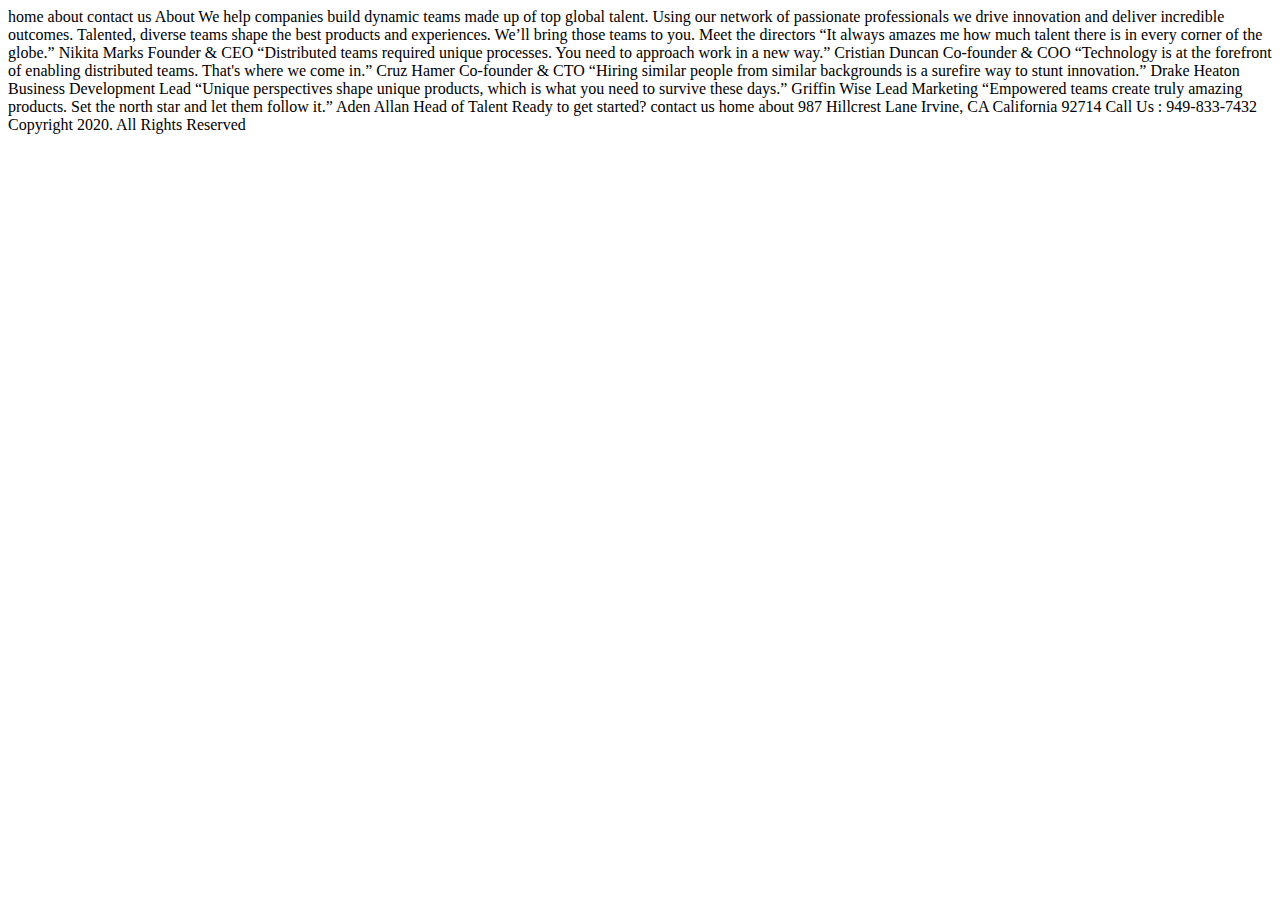
==== about.html @ 89c4dde7 "Initial commit" ====
<!DOCTYPE html>
<html lang="en">
<head>
  <meta charset="UTF-8">
  <meta name="viewport" content="width=device-width, initial-scale=1.0">

  <link rel="icon" type="image/png" sizes="32x32" href="./images/favicon-32x32.png">
  
  <title>Frontend Mentor | myteam website challenge - About</title>
</head>
<body>

  home
  about

  contact us



  About

  We help companies build dynamic teams made up of top global talent. 
  Using our network of passionate professionals we drive innovation 
  and deliver incredible outcomes. Talented, diverse teams shape the 
  best products and experiences. We’ll bring those teams to you.



  Meet the directors

  “It always amazes me how much talent there is in every corner of the globe.”
  Nikita Marks
  Founder & CEO

  “Distributed teams required unique processes. You need to approach work in a new way.”
  Cristian Duncan
  Co-founder & COO

  “Technology is at the forefront of enabling distributed teams. That's where we come in.”
  Cruz Hamer
  Co-founder & CTO

  “Hiring similar people from similar backgrounds is a surefire way to stunt innovation.”
  Drake Heaton
  Business Development Lead

  “Unique perspectives shape unique products, which is what you need to survive these days.”
  Griffin Wise
  Lead Marketing

  “Empowered teams create truly amazing products. Set the north star and let them follow it.”
  Aden Allan
  Head of Talent



  Ready to get started?

  contact us



  home
  about

  987  Hillcrest Lane
  Irvine, CA
  California 92714
  Call Us : 949-833-7432

  Copyright 2020. All Rights Reserved
  
</body>
</html>
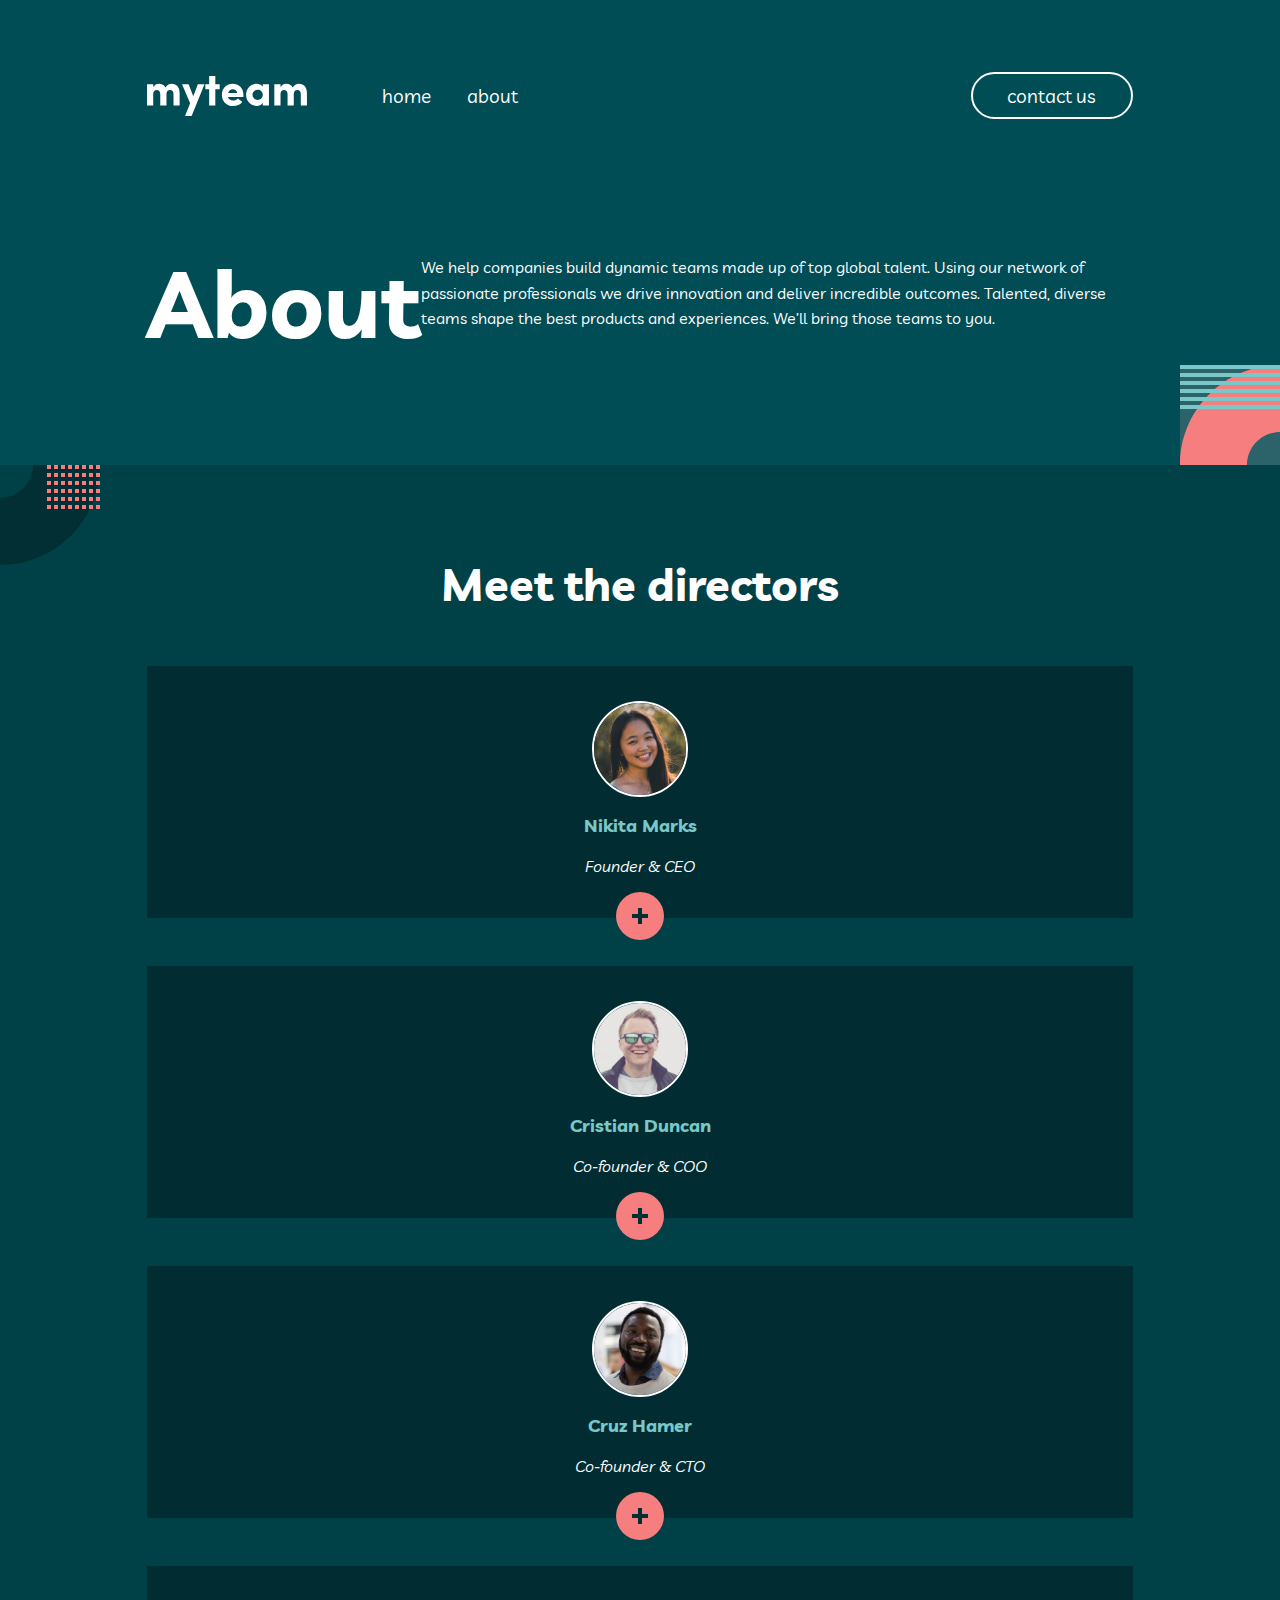
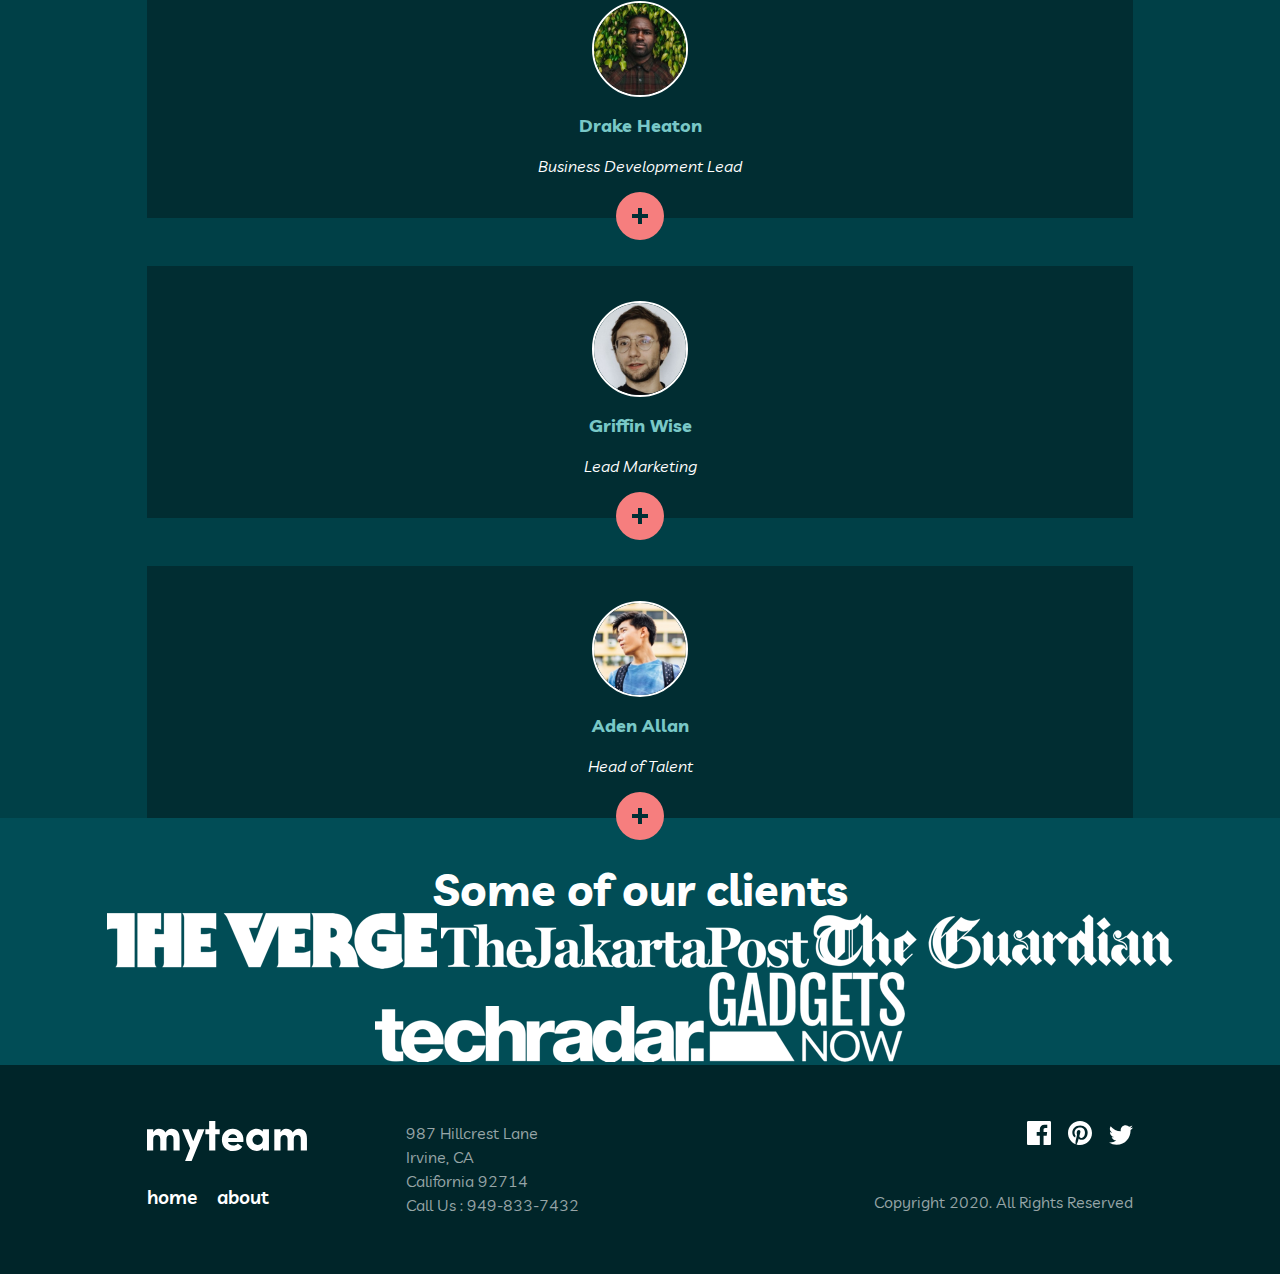
==== commit 22e446a3: "About page, Intro & Directors" ====
--- a/about.html
+++ b/about.html
@@ -3,72 +3,222 @@
 <head>
   <meta charset="UTF-8">
   <meta name="viewport" content="width=device-width, initial-scale=1.0">
-
+  <link href="css/style.css" rel="stylesheet" />
+  <link href="css/style-about.css" rel="stylesheet" />
+  
+  <link href="https://fonts.googleapis.com/css2?family=Livvic:wght@400;600;700&display=swap" rel="stylesheet">
   <link rel="icon" type="image/png" sizes="32x32" href="./images/favicon-32x32.png">
   
   <title>Frontend Mentor | myteam website challenge - About</title>
 </head>
 <body>
 
-  home
-  about
-
-  contact us
-
-
-
-  About
-
-  We help companies build dynamic teams made up of top global talent. 
-  Using our network of passionate professionals we drive innovation 
-  and deliver incredible outcomes. Talented, diverse teams shape the 
-  best products and experiences. We’ll bring those teams to you.
-
-
-
-  Meet the directors
-
-  “It always amazes me how much talent there is in every corner of the globe.”
-  Nikita Marks
-  Founder & CEO
-
-  “Distributed teams required unique processes. You need to approach work in a new way.”
-  Cristian Duncan
-  Co-founder & COO
-
-  “Technology is at the forefront of enabling distributed teams. That's where we come in.”
-  Cruz Hamer
-  Co-founder & CTO
-
-  “Hiring similar people from similar backgrounds is a surefire way to stunt innovation.”
-  Drake Heaton
-  Business Development Lead
-
-  “Unique perspectives shape unique products, which is what you need to survive these days.”
-  Griffin Wise
-  Lead Marketing
-
-  “Empowered teams create truly amazing products. Set the north star and let them follow it.”
-  Aden Allan
-  Head of Talent
-
-
-
-  Ready to get started?
-
-  contact us
-
-
-
-  home
-  about
-
-  987  Hillcrest Lane
-  Irvine, CA
-  California 92714
-  Call Us : 949-833-7432
-
-  Copyright 2020. All Rights Reserved
-  
+  <header class="container">
+    <nav>
+      <div class="nav-primary">
+        <img src="images/logo.svg" alt="" class="logo"/>
+        <a href="#" class="only-desktop">home</a>
+        <a href="about.html" class="only-desktop">about</a>
+      </div>
+
+      <a href="#" class="btn btn-white only-desktop">contact us</a>
+
+      <img src='images/icon-hamburger.svg' class="nav-open only-mobile" />
+
+    </nav>
+
+  </header>
+
+
+
+  <main>
+    <div class="main-block block-intro">
+      <div class="container">
+        <h1>About</h1>
+
+        <p>We help companies build dynamic teams made up of top global talent. 
+          Using our network of passionate professionals we drive innovation 
+          and deliver incredible outcomes. Talented, diverse teams shape the 
+          best products and experiences. We’ll bring those teams to you.</p>
+      </div>
+    </div>
+
+    <div class="main-block block-directors">
+      <div class="container">
+        <h2>Meet the directors</h2>
+
+        <div class="directors">
+          <div class="director">
+            <div class="main">
+              <img src="./images/avatar-nikita.jpg"  class="director-img"/>
+              <h3 class="name">Nikita Marks</h3>
+              <p class="position">Founder & CEO</p>
+            </div>
+            <div class="secondary">
+              <h3 class="name">Nikita Marks</h3>
+              <p class="quote">“It always amazes me how much talent there is in every corner of the globe.”</p>
+              <div class="director-social-media">
+                <svg xmlns="http://www.w3.org/2000/svg" width="24" height="20"><path fill="#FFF" d="M24 2.557a9.83 9.83 0 01-2.828.775A4.932 4.932 0 0023.337.608a9.864 9.864 0 01-3.127 1.195A4.916 4.916 0 0016.616.248c-3.179 0-5.515 2.966-4.797 6.045A13.978 13.978 0 011.671 1.149a4.93 4.93 0 001.523 6.574 4.903 4.903 0 01-2.229-.616c-.054 2.281 1.581 4.415 3.949 4.89a4.935 4.935 0 01-2.224.084 4.928 4.928 0 004.6 3.419A9.9 9.9 0 010 17.54a13.94 13.94 0 007.548 2.212c9.142 0 14.307-7.721 13.995-14.646A10.025 10.025 0 0024 2.557z"/></svg>
+                <svg xmlns="http://www.w3.org/2000/svg" width="20" height="20"><path fill="#FFF" d="M18 0H2C.9 0 0 .9 0 2v16c0 1.1.9 2 2 2h16c1.1 0 2-.9 2-2V2c0-1.1-.9-2-2-2zM6 17H3V8h3v9zM4.5 6.3c-1 0-1.8-.8-1.8-1.8s.8-1.8 1.8-1.8 1.8.8 1.8 1.8-.8 1.8-1.8 1.8zM17 17h-3v-5.3c0-.8-.7-1.5-1.5-1.5s-1.5.7-1.5 1.5V17H8V8h3v1.2c.5-.8 1.6-1.4 2.5-1.4 1.9 0 3.5 1.6 3.5 3.5V17z"/></svg>
+              </div>
+            </div>
+            <div class="director-btn">
+              <img src="./images/icon-cross.svg" />
+            </div>
+          </div>
+
+          <div class="director">
+            <div class="main">
+              <img src="./images/avatar-christian.jpg"  class="director-img" />
+              <h3 class="name">Cristian Duncan</h3>
+              <p class="position">Co-founder & COO</p>
+            </div>
+            <div class="secondary">
+              <h3 class="name">Cristian Duncan</h3>
+              <p class="quote">“Distributed teams required unique processes. You need to approach work in a new way.”</p>
+              <div class="director-social-media">
+                <svg xmlns="http://www.w3.org/2000/svg" width="24" height="20"><path fill="#FFF" d="M24 2.557a9.83 9.83 0 01-2.828.775A4.932 4.932 0 0023.337.608a9.864 9.864 0 01-3.127 1.195A4.916 4.916 0 0016.616.248c-3.179 0-5.515 2.966-4.797 6.045A13.978 13.978 0 011.671 1.149a4.93 4.93 0 001.523 6.574 4.903 4.903 0 01-2.229-.616c-.054 2.281 1.581 4.415 3.949 4.89a4.935 4.935 0 01-2.224.084 4.928 4.928 0 004.6 3.419A9.9 9.9 0 010 17.54a13.94 13.94 0 007.548 2.212c9.142 0 14.307-7.721 13.995-14.646A10.025 10.025 0 0024 2.557z"/></svg>
+                <svg xmlns="http://www.w3.org/2000/svg" width="20" height="20"><path fill="#FFF" d="M18 0H2C.9 0 0 .9 0 2v16c0 1.1.9 2 2 2h16c1.1 0 2-.9 2-2V2c0-1.1-.9-2-2-2zM6 17H3V8h3v9zM4.5 6.3c-1 0-1.8-.8-1.8-1.8s.8-1.8 1.8-1.8 1.8.8 1.8 1.8-.8 1.8-1.8 1.8zM17 17h-3v-5.3c0-.8-.7-1.5-1.5-1.5s-1.5.7-1.5 1.5V17H8V8h3v1.2c.5-.8 1.6-1.4 2.5-1.4 1.9 0 3.5 1.6 3.5 3.5V17z"/></svg>
+              </div>
+            </div>
+            <div class="director-btn">
+              <img src="./images/icon-cross.svg" />
+            </div>
+          </div>
+
+          <div class="director">
+            <div class="main">
+              <img src="./images/avatar-cruz.jpg"   class="director-img" />
+              <h3 class="name">Cruz Hamer</h3>
+              <p class="position">Co-founder & CTO</p>
+            </div>
+            <div class="secondary">
+              <h3 class="name">Cruz Hamer</h3>
+              <p class="quote">“Technology is at the forefront of enabling distributed teams. That's where we come in.”</p>
+              <div class="director-social-media">
+                <svg xmlns="http://www.w3.org/2000/svg" width="24" height="20"><path fill="#FFF" d="M24 2.557a9.83 9.83 0 01-2.828.775A4.932 4.932 0 0023.337.608a9.864 9.864 0 01-3.127 1.195A4.916 4.916 0 0016.616.248c-3.179 0-5.515 2.966-4.797 6.045A13.978 13.978 0 011.671 1.149a4.93 4.93 0 001.523 6.574 4.903 4.903 0 01-2.229-.616c-.054 2.281 1.581 4.415 3.949 4.89a4.935 4.935 0 01-2.224.084 4.928 4.928 0 004.6 3.419A9.9 9.9 0 010 17.54a13.94 13.94 0 007.548 2.212c9.142 0 14.307-7.721 13.995-14.646A10.025 10.025 0 0024 2.557z"/></svg>
+                <svg xmlns="http://www.w3.org/2000/svg" width="20" height="20"><path fill="#FFF" d="M18 0H2C.9 0 0 .9 0 2v16c0 1.1.9 2 2 2h16c1.1 0 2-.9 2-2V2c0-1.1-.9-2-2-2zM6 17H3V8h3v9zM4.5 6.3c-1 0-1.8-.8-1.8-1.8s.8-1.8 1.8-1.8 1.8.8 1.8 1.8-.8 1.8-1.8 1.8zM17 17h-3v-5.3c0-.8-.7-1.5-1.5-1.5s-1.5.7-1.5 1.5V17H8V8h3v1.2c.5-.8 1.6-1.4 2.5-1.4 1.9 0 3.5 1.6 3.5 3.5V17z"/></svg>
+              </div>
+            </div>
+            <div class="director-btn">
+              <img src="./images/icon-cross.svg" />
+            </div>
+          </div>
+
+          <div class="director">
+            <div class="main">
+              <img src="./images/avatar-drake.jpg"   class="director-img" />
+              <h3 class="name">Drake Heaton</h3>
+              <p class="position">Business Development Lead</p>
+            </div>
+            <div class="secondary">
+              <h3 class="name">Drake Heaton</h3>
+              <p class="quote">“Hiring similar people from similar backgrounds is a surefire way to stunt innovation.”</p>
+              <div class="director-social-media">
+                <svg xmlns="http://www.w3.org/2000/svg" width="24" height="20"><path fill="#FFF" d="M24 2.557a9.83 9.83 0 01-2.828.775A4.932 4.932 0 0023.337.608a9.864 9.864 0 01-3.127 1.195A4.916 4.916 0 0016.616.248c-3.179 0-5.515 2.966-4.797 6.045A13.978 13.978 0 011.671 1.149a4.93 4.93 0 001.523 6.574 4.903 4.903 0 01-2.229-.616c-.054 2.281 1.581 4.415 3.949 4.89a4.935 4.935 0 01-2.224.084 4.928 4.928 0 004.6 3.419A9.9 9.9 0 010 17.54a13.94 13.94 0 007.548 2.212c9.142 0 14.307-7.721 13.995-14.646A10.025 10.025 0 0024 2.557z"/></svg>
+                <svg xmlns="http://www.w3.org/2000/svg" width="20" height="20"><path fill="#FFF" d="M18 0H2C.9 0 0 .9 0 2v16c0 1.1.9 2 2 2h16c1.1 0 2-.9 2-2V2c0-1.1-.9-2-2-2zM6 17H3V8h3v9zM4.5 6.3c-1 0-1.8-.8-1.8-1.8s.8-1.8 1.8-1.8 1.8.8 1.8 1.8-.8 1.8-1.8 1.8zM17 17h-3v-5.3c0-.8-.7-1.5-1.5-1.5s-1.5.7-1.5 1.5V17H8V8h3v1.2c.5-.8 1.6-1.4 2.5-1.4 1.9 0 3.5 1.6 3.5 3.5V17z"/></svg>
+              </div>
+            </div>
+            <div class="director-btn">
+              <img src="./images/icon-cross.svg" />
+            </div>
+          </div>
+
+          <div class="director">
+            <div class="main">
+              <img src="./images/avatar-griffin.jpg"   class="director-img" />
+              <h3 class="name">Griffin Wise</h3>
+              <p class="position">Lead Marketing</p>
+            </div>
+            <div class="secondary">
+              <h3 class="name">Griffin Wise</h3>
+              <p class="quote">“Unique perspectives shape unique products, which is what you need to survive these days.”</p>
+              <div class="director-social-media">
+                <svg xmlns="http://www.w3.org/2000/svg" width="24" height="20"><path fill="#FFF" d="M24 2.557a9.83 9.83 0 01-2.828.775A4.932 4.932 0 0023.337.608a9.864 9.864 0 01-3.127 1.195A4.916 4.916 0 0016.616.248c-3.179 0-5.515 2.966-4.797 6.045A13.978 13.978 0 011.671 1.149a4.93 4.93 0 001.523 6.574 4.903 4.903 0 01-2.229-.616c-.054 2.281 1.581 4.415 3.949 4.89a4.935 4.935 0 01-2.224.084 4.928 4.928 0 004.6 3.419A9.9 9.9 0 010 17.54a13.94 13.94 0 007.548 2.212c9.142 0 14.307-7.721 13.995-14.646A10.025 10.025 0 0024 2.557z"/></svg>
+                <svg xmlns="http://www.w3.org/2000/svg" width="20" height="20"><path fill="#FFF" d="M18 0H2C.9 0 0 .9 0 2v16c0 1.1.9 2 2 2h16c1.1 0 2-.9 2-2V2c0-1.1-.9-2-2-2zM6 17H3V8h3v9zM4.5 6.3c-1 0-1.8-.8-1.8-1.8s.8-1.8 1.8-1.8 1.8.8 1.8 1.8-.8 1.8-1.8 1.8zM17 17h-3v-5.3c0-.8-.7-1.5-1.5-1.5s-1.5.7-1.5 1.5V17H8V8h3v1.2c.5-.8 1.6-1.4 2.5-1.4 1.9 0 3.5 1.6 3.5 3.5V17z"/></svg>
+              </div>
+            </div>
+            <div class="director-btn">
+              <img src="./images/icon-cross.svg" />
+            </div>
+          </div>
+
+          <div class="director">
+            <div class="main">
+              <img src="./images/avatar-aden.jpg" class="director-img"/>
+              <h3 class="name">Aden Allan</h3>
+              <p class="position">Head of Talent</p>
+            </div>
+            <div class="secondary">
+              <h3 class="name">Aden Allan</h3>
+              <p class="quote">“Empowered teams create truly amazing products. Set the north star and let them follow it.”</p>
+              <div class="director-social-media">
+                <svg xmlns="http://www.w3.org/2000/svg" width="24" height="20"><path fill="#FFF" d="M24 2.557a9.83 9.83 0 01-2.828.775A4.932 4.932 0 0023.337.608a9.864 9.864 0 01-3.127 1.195A4.916 4.916 0 0016.616.248c-3.179 0-5.515 2.966-4.797 6.045A13.978 13.978 0 011.671 1.149a4.93 4.93 0 001.523 6.574 4.903 4.903 0 01-2.229-.616c-.054 2.281 1.581 4.415 3.949 4.89a4.935 4.935 0 01-2.224.084 4.928 4.928 0 004.6 3.419A9.9 9.9 0 010 17.54a13.94 13.94 0 007.548 2.212c9.142 0 14.307-7.721 13.995-14.646A10.025 10.025 0 0024 2.557z"/></svg>
+                <svg xmlns="http://www.w3.org/2000/svg" width="20" height="20"><path fill="#FFF" d="M18 0H2C.9 0 0 .9 0 2v16c0 1.1.9 2 2 2h16c1.1 0 2-.9 2-2V2c0-1.1-.9-2-2-2zM6 17H3V8h3v9zM4.5 6.3c-1 0-1.8-.8-1.8-1.8s.8-1.8 1.8-1.8 1.8.8 1.8 1.8-.8 1.8-1.8 1.8zM17 17h-3v-5.3c0-.8-.7-1.5-1.5-1.5s-1.5.7-1.5 1.5V17H8V8h3v1.2c.5-.8 1.6-1.4 2.5-1.4 1.9 0 3.5 1.6 3.5 3.5V17z"/></svg>
+              </div>
+            </div>
+            <div class="director-btn">
+              <img src="./images/icon-cross.svg" />
+            </div>
+          </div>
+        </div>
+      </div>
+    </div>
+
+    <div class="maim-block block-clients">
+      <h2>Some of our clients</h2>
+      <div class="clients">
+        <img src="./images/logo-the-verge.png" />
+        <img src= "./images/logo-jakarta-post.png" />
+        <img src="./images//logo-the-guardian.png" />
+        <img src="./images/logo-tech-radar.png" />
+        <img src="./images/logo-gadgets-now.png" />
+      </div>
+    </div>
+  </main>
+
+
+  <footer>
+    <div class="container">
+    <div class="info">
+      <img src="images/logo.svg" class="logo"/>
+      <div class="links">
+        <a href="#">home</a>
+        <a href="#">about</a>
+    </div>
+    </div>
+
+    <div class="contact"> 
+      987  Hillcrest Lane </br>
+      Irvine, CA </br>
+      California 92714 </br>
+      Call Us : 949-833-7432
+    </div>
+
+      <div class="social-media">
+        <svg xmlns="http://www.w3.org/2000/svg" width="24" height="24"><path fill="#FFF" d="M22.675 0H1.325C.593 0 0 .593 0 1.325v21.351C0 23.407.593 24 1.325 24H12.82v-9.294H9.692v-3.622h3.128V8.413c0-3.1 1.893-4.788 4.659-4.788 1.325 0 2.463.099 2.795.143v3.24l-1.918.001c-1.504 0-1.795.715-1.795 1.763v2.313h3.587l-.467 3.622h-3.12V24h6.116c.73 0 1.323-.593 1.323-1.325V1.325C24 .593 23.407 0 22.675 0z"/></svg>
+        <svg xmlns="http://www.w3.org/2000/svg" width="24" height="24"><path fill="#FFF" d="M12 0C5.373 0 0 5.372 0 12c0 5.084 3.163 9.426 7.627 11.174-.105-.949-.2-2.405.042-3.441.218-.937 1.407-5.965 1.407-5.965s-.359-.719-.359-1.782c0-1.668.967-2.914 2.171-2.914 1.023 0 1.518.769 1.518 1.69 0 1.029-.655 2.568-.994 3.995-.283 1.194.599 2.169 1.777 2.169 2.133 0 3.772-2.249 3.772-5.495 0-2.873-2.064-4.882-5.012-4.882-3.414 0-5.418 2.561-5.418 5.207 0 1.031.397 2.138.893 2.738a.36.36 0 01.083.345l-.333 1.36c-.053.22-.174.267-.402.161-1.499-.698-2.436-2.889-2.436-4.649 0-3.785 2.75-7.262 7.929-7.262 4.163 0 7.398 2.967 7.398 6.931 0 4.136-2.607 7.464-6.227 7.464-1.216 0-2.359-.631-2.75-1.378l-.748 2.853c-.271 1.043-1.002 2.35-1.492 3.146C9.57 23.812 10.763 24 12 24c6.627 0 12-5.373 12-12 0-6.628-5.373-12-12-12z"/></svg>
+          <svg xmlns="http://www.w3.org/2000/svg" width="24" height="20"><path fill="#FFF" d="M24 2.557a9.83 9.83 0 01-2.828.775A4.932 4.932 0 0023.337.608a9.864 9.864 0 01-3.127 1.195A4.916 4.916 0 0016.616.248c-3.179 0-5.515 2.966-4.797 6.045A13.978 13.978 0 011.671 1.149a4.93 4.93 0 001.523 6.574 4.903 4.903 0 01-2.229-.616c-.054 2.281 1.581 4.415 3.949 4.89a4.935 4.935 0 01-2.224.084 4.928 4.928 0 004.6 3.419A9.9 9.9 0 010 17.54a13.94 13.94 0 007.548 2.212c9.142 0 14.307-7.721 13.995-14.646A10.025 10.025 0 0024 2.557z"/></svg>
+      </div>
+
+
+    <p class="copyright">Copyright 2020. All Rights Reserved</p>
+  </div>
+  </footer>
+
+
+  <div class="nav-mobile-overlay">
+    <nav class="nav-mobile">
+
+      <button class="close-btn"><img src="images/icon-close.svg" /></button>
+      <a href="#">home</a>
+      <a href="about.html">about</a>
+      <a href="#" class="btn btn-white">contact us</a>
+  
+    </nav>
+  </div>
+  
+
+  <script src="./js/about.js" ></script>
 </body>
 </html>--- a/css/style.css
+++ b/css/style.css
@@ -0,0 +1,870 @@
+:root 
+{
+    --color-primary-1: hsl(186, 98%, 17%);
+    --color-primary-2: hsl(0, 87%, 73%);
+    --color-primary-3: hsl(0, 0, 100%);
+
+    --color-secondary-1: hsl(179, 42%, 63%);
+    --color-secondary-2: hsl(187, 41%, 29%);
+    --color-secondary-3: hsl(186, 100%, 14%);
+    --color-secondary-4: hsl(186, 96%, 10%);
+    --color-secondary-5: hsl(186, 100%, 8%);
+
+    --color-white-transparent: rgba(255, 255, 255, 0.6);
+    --color-white-transparent-2: rgba(255, 255, 255, 0.85);
+
+    --font: 'Livvic', sans-serif;
+}
+
+* 
+{
+    box-sizing: border-box;
+    margin: 0;
+
+    
+}
+
+
+.only-desktop {
+    display: none;
+}
+
+
+/*Typography */
+
+body 
+{
+    text-align: center;
+    font-size: 1rem;
+    line-height: 1;
+}
+
+body * 
+{
+    font-family: var(--font);
+}
+
+h1, h2, h3, body
+{
+    font-weight: bold;
+}
+h1 
+{
+    font-size: 2.6rem;
+    max-width: 250px;
+    margin: 0 auto 1.4rem;
+}
+
+
+h1 span 
+{
+    color: var(--color-primary-2);
+}
+
+
+h2 {
+    font-size: 2rem;
+}
+
+h3 
+{
+    font-size: 1.15rem;
+    color: var(--color-primary-2);
+}
+
+
+a
+{
+    color: white;
+    text-decoration: none;
+    font-weight: normal;
+}
+
+a:hover 
+{
+    color: var(--color-primary-2);
+}
+
+
+p 
+{
+    line-height: 1.6;
+
+    font-weight: normal;
+    font-weight: 0.8rem;
+}
+
+
+
+
+
+.testimonial .position 
+{
+    font-style: italic;
+    font-size: 0.9rem;
+    color: var(--color-white-transparent-2);
+}
+
+
+
+
+/*layout */
+
+body {
+   
+    color: white;
+    background: var(--color-primary-1);
+
+    padding: 2.81rem 0 0;
+    line-height: 1.05;
+}
+
+
+header 
+{
+    margin-bottom: 4.5rem;
+}
+
+
+
+nav {
+    display: flex;
+    align-items: center;
+    justify-content: space-between;
+}
+
+
+nav .logo 
+{
+    max-width: 130px;
+}
+
+.nav-mobile-overlay
+{
+    background-color: rgba(0,0,0,0.5);
+    position: absolute;
+
+    top: 0;
+    left: 0;
+    height: 100%;
+    width: 100%;
+
+    visibility: hidden;
+    opacity: 0;
+
+    transition: opacity 250ms, visibility 250ms;
+}
+
+.nav-mobile-overlay.show-2 
+{
+    visibility: visible;
+    opacity: 1;
+}
+
+.nav-mobile 
+{
+    margin-left: auto;
+    width: 68%;
+    height: 100%;
+    background: var(--color-secondary-2);
+
+    display: flex;
+    flex-direction: column;
+    justify-content: flex-start;
+    align-items: flex-start;
+
+    padding: 3.5rem 1.75rem 0 3rem;
+
+
+    background-image: url(../images/bg-pattern-about-1-mobile-nav-1.svg);
+    background-repeat: no-repeat;
+    background-position-x: 154px;
+    background-position-y: bottom;
+
+    
+    opacity: 0;
+    transform: translateX(100%);
+    display: none;
+
+    transition: transform 250ms, opacity 250ms
+}
+
+.nav-mobile-overlay.show-1 .nav-mobile
+{
+    display: flex;
+} 
+
+.nav-mobile-overlay.show-2 .nav-mobile 
+{
+    transform: translateX(0%);
+    opacity: 1;
+}
+
+.nav-mobile .close-btn 
+{
+    align-self: flex-end;
+    margin-bottom: 2.8rem;
+}
+
+.nav-mobile a 
+{
+    margin-bottom: 2rem;
+}
+
+.nav-mobile .btn 
+{
+    align-self: center;
+}
+
+
+
+
+.block-intro .container 
+{
+
+    background-image: url(../images/bg-pattern-home-2.svg);
+    background-repeat: no-repeat;
+    background-position: bottom;
+    padding-bottom: 10rem;
+}
+
+.block-features
+{
+    background-color: var(--color-secondary-4);
+    background-image: url(../images/bg-pattern-home-3.svg);
+    background-repeat: no-repeat;
+    background-position-x: 275px;
+
+    padding: 4rem 0 4rem;
+}
+
+.block-features h2::before
+{
+    content: '';
+    background-color: var(--color-primary-2);
+    width: 3.8rem;
+    height: 0.28rem;
+    position: absolute;
+    top: 0;
+    
+}
+.block-features h2
+{
+    padding-top: 2.4rem;
+    position: relative;
+    text-align: left;
+    max-width: 220px;
+
+    margin-bottom: 3.5rem;
+
+}
+
+.feature {
+    margin-bottom: 3rem;
+}
+.feature h3 
+{
+    margin-bottom: 0.5em;
+}
+
+
+.feature .icon 
+{
+    margin-bottom: 1.2rem;
+}
+
+.feature p 
+{
+    color: var(--color-white-transparent-2);
+}
+
+.block-testimonials
+{
+    background-image: url(../images/bg-pattern-home-4-about-3.svg), url(../images/bg-pattern-home-5.svg);
+    padding: 9rem 0 8rem;
+    background-repeat: no-repeat;
+    background-position: left top, right bottom;
+    background-color: var(--color-secondary-3);
+}
+
+
+.block-testimonials h2
+{
+    max-width: 325px;
+    margin: 0 auto;
+
+    margin-bottom: 3rem;
+}
+.block-testimonials h2 span
+{
+    color: var(--color-secondary-1);
+}
+
+
+.testimonial 
+{
+    background-image: url(../images/icon-quotes.svg);
+    background-repeat: no-repeat;
+    background-position-x: center;
+
+    padding-top: 2rem;
+    padding-bottom: 3rem;
+}
+
+.testimonial .quote
+{
+    margin-bottom: 1.2em;
+}
+
+.testimonial .name
+{
+    color: var(--color-secondary-1);
+}
+
+.testimonial .position
+ {
+     margin-bottom: 1rem;
+ }
+
+
+.testimonial .profile-img 
+{
+    width: 4.5rem;
+    border-radius: 50%;
+    border: solid 2px white;
+}
+
+
+.call-to-action 
+{
+    background-color: var(--color-primary-2);
+    color: var(--color-secondary-4);
+    padding: 5rem 5.6rem 7rem;
+
+    background-image: url(../images/bg-pattern-home-6-about-5.svg);
+    background-repeat: no-repeat;
+    background-position-y: bottom;
+}
+
+
+.call-to-action h2 
+{
+    margin-bottom: 0.8em;
+}
+
+
+footer 
+{
+    background-color: var(--color-secondary-5);
+    padding: 4rem 0 4rem;
+}
+
+footer .logo 
+{
+    max-width: 97px;
+    margin-bottom: 1.4em;
+}
+
+
+footer .links 
+{
+    margin-bottom: 2rem;
+}
+
+footer a {
+    font-weight: 600;
+    margin-right: 1rem;
+
+    transition: color 250ms;
+}
+
+
+
+footer a:last-child 
+{
+    margin-right: 0;
+}
+
+footer .contact 
+{
+    font-weight: normal;
+    color: var(--color-white-transparent);
+    line-height: 1.5;
+
+    margin-bottom: 2.5rem;
+}
+
+.social-media 
+{
+    margin-bottom: 1rem;
+}
+
+.social-media svg
+{
+    margin-right: 0.8rem;
+}
+
+.social-media svg:last-child 
+{
+    margin-right: 0;
+}
+
+
+.copyright 
+{
+    color: var(--color-white-transparent);
+}
+
+
+
+
+
+
+
+
+/*Components */
+
+
+.btn 
+{
+    border: solid 2px white;
+    padding: 0.6em 1.8em;
+    border-radius: 2rem;
+
+    transition: background-color 250ms, color 250ms;
+}
+
+
+.btn-standard 
+{
+    font-size: 1.24rem;
+    font-weight: 600;
+}
+
+.btn-green 
+{
+    border-color: var(--color-secondary-4);
+    background-color: transparent;
+    color: var(--color-secondary-4);
+}
+
+.btn-green:hover 
+{
+    color: white;
+    background-color: var(--color-secondary-4);
+}
+
+
+.btn-white:hover 
+{
+    color: var(--color-secondary-4);
+    background-color: white;
+}
+
+.container 
+{
+    width: 89%;
+    margin-left: auto;
+    margin-right: auto;
+}
+
+
+.social-media svg path 
+{
+    transition: fill 250ms;
+}
+.social-media svg:hover path 
+{
+    fill: var(--color-primary-2);
+}
+
+
+
+
+
+
+@media (min-width:768px) 
+{
+
+    .only-mobile 
+    {
+        display: none;
+    }
+
+    .only-desktop
+    {
+        display: initial
+    }
+
+
+    nav a 
+    {
+        margin-left: 2.2rem;
+        font-size: 1.2rem;
+    }
+
+
+    .nav-primary 
+    {
+        display: flex;
+        align-items: center;
+    }
+
+    .block-intro 
+    {
+        background-image: url(../images/bg-pattern-home-1.svg);
+        background-repeat: no-repeat;
+        background-position: -100px 55px;
+    }
+   
+
+    .block-intro .container 
+    {
+        max-width: 460px;
+        margin: 0 auto;
+        padding: 4rem 0 15rem;
+    }
+
+    h1 
+    {
+        font-size: 3.8rem;
+        max-width: 340px;
+    }
+
+
+
+    .block-features 
+    {
+        background-position: right -100px top;
+        padding: 6rem 0 3.8rem;
+        text-align: left;
+    }
+
+    .block-features h2 
+    {
+        max-width: 430px;
+    }
+
+    .feature 
+    {
+        display: flex;
+    }
+
+    .feature h3 
+    {
+        margin-bottom: 1em;
+    }
+    
+    .feature .icon 
+    {
+        margin-right: 1.4rem;
+    }
+
+
+
+    .block-testimonials 
+    {
+        padding: 7rem 0 3rem;
+    }
+
+
+    .block-testimonials h2 
+    {
+        max-width: 450px;
+    }
+
+
+    .block-testimonials .quote 
+    {
+        max-width:570px;
+        margin-left: auto;
+        margin-right: auto;
+    }
+
+
+
+    .call-to-action 
+    {
+        padding: 4.8rem 0;
+
+        background-position: left bottom -20px;
+    }
+
+    .call-to-action .container-2
+    {
+
+        display: flex;
+        align-items: center;
+        justify-content: space-between;
+    }
+
+
+    .call-to-action h2 
+    {
+        margin-bottom: 0;
+    }
+   
+    .call-to-action .btn 
+    {
+        font-size: 1.15rem;
+    }
+
+
+    footer 
+    {
+        padding: 3.56rem 0;
+    }
+
+    footer .logo 
+    {
+        margin-bottom: 3.5rem;
+    }
+
+    footer .container{
+        display: grid;
+        grid-template-columns: auto auto auto;
+        grid-template-rows: auto auto;
+    }
+
+
+    footer .info, footer .social-media 
+    {
+        text-align: left;
+        grid-column: 1 / 2;
+    }
+
+    footer .contact, footer .copyright 
+    {
+        text-align: right;
+        grid-column: 3 / -1;
+    }
+
+    
+    footer .info 
+    {
+        grid-row: 1 / 2;
+    }
+
+
+    footer .contact 
+    {
+        grid-row: 1 / 2;
+    }
+   
+    footer .social-media 
+    {
+        grid-row: 3 / -1;
+        margin-bottom: 0;
+    }
+
+    footer .copyright 
+    {
+        grid-row: 3 / -1;
+    }
+
+
+    .container-2 
+    {
+    width: 74.5%;
+    margin-left: auto;
+    margin-right: auto;
+    }
+   
+}
+
+
+@media (min-width: 1025px)
+{
+    body 
+    {
+        padding-top: 4.5rem;
+    }
+
+    h2 
+    {
+        font-size: 2.8rem;
+    }
+
+    nav .logo 
+    {
+        max-width: 162px;
+        margin-right: 2.5rem;
+    }
+
+    .block-intro 
+    {
+       
+       text-align: left;
+    }
+
+    .block-intro .container
+    {
+        max-width: initial;
+        display: flex;
+        justify-content: space-between;
+
+        background-position: bottom right;
+    }
+
+
+    .block-intro h1 
+    {
+        max-width: initial;
+        font-size: 5.8rem;
+        width: 48%;
+        margin: 0;
+    }
+    .block-intro .text 
+    {
+        width:  38%;
+        font-size: 1.15rem;
+        position: relative;
+        padding-top: 4.5rem;
+
+    }
+
+    .block-intro .text::before 
+    {
+        content: '';
+        width: 3.2rem;
+        height: 0.25rem;
+        background-color: var(--color-secondary-1);
+        position: absolute;
+        top: 0;
+    }
+
+
+
+    .block-features
+    {
+        background-position-y: bottom;
+    }
+
+
+    .block-features .container 
+    {
+        display: flex;
+        justify-content: space-between;
+    }
+
+
+    .block-features h2 
+    {
+        max-width: 420px;
+        padding-top: 4rem;
+        margin: 0;
+    }
+
+    .block-features p 
+    {
+        max-width: 460px;
+    }
+
+
+    .block-testimonials h2 
+    {
+        max-width: 870px;
+    }
+
+    .testimonials
+    {
+        display: flex;
+        flex-flow: row wrap;
+    }
+
+    .testimonial 
+    {
+        margin-left: auto;
+        margin-right: auto;
+        max-width: 350px;
+    }
+
+    
+
+    
+
+    .call-to-action .container-2
+    {
+        width: 63%;
+    }
+
+
+
+    footer .logo 
+    {
+        max-width: 164px;
+    }
+
+    footer a 
+    {
+        font-size: 1.2rem;
+    }
+
+    
+   
+    footer .container 
+    {
+        display: grid;
+        grid-template-columns: auto auto auto;
+        grid-template-rows: auto auto;
+    }
+
+    footer .container * 
+    {
+        margin-bottom: 0;
+    }
+
+
+    footer .info, footer .contact
+    {
+        grid-row: 1 / 3;
+
+        
+    }
+    
+
+
+
+    footer .social-media
+    {
+        text-align: right;
+        grid-column: -1;
+        grid-row: 1 / 2;
+        margin-bottom: 2.5rem;
+    }
+
+    footer .copyright 
+    {
+        text-align: right;
+        grid-column: -1;
+        grid-row: 2;
+        order: 1;
+
+
+        
+    }
+
+
+    footer .info 
+    {
+    }
+
+
+    footer .contact 
+    {
+        grid-column: 2;
+        text-align: left;
+    }
+
+
+    footer .logo 
+    {
+        margin-bottom: 1.4rem;
+    }
+
+
+    .container 
+    {
+        width: 77%;
+    }
+}--- a/css/style-about.css
+++ b/css/style-about.css
@@ -0,0 +1,138 @@
+
+:root 
+{
+    --color-primary-1: hsl(186, 98%, 17%);
+    --color-primary-2: hsl(0, 87%, 73%);
+    --color-primary-3: hsl(0, 0, 100%);
+
+    --color-secondary-1: hsl(179, 42%, 63%);
+    --color-secondary-2: hsl(187, 41%, 29%);
+    --color-secondary-3: hsl(186, 100%, 14%);
+    --color-secondary-4: hsl(186, 96%, 10%);
+    --color-secondary-5: hsl(186, 100%, 8%);
+
+    --color-white-transparent: rgba(255, 255, 255, 0.6);
+    --color-white-transparent-2: rgba(255, 255, 255, 0.85);
+
+    --font: 'Livvic', sans-serif;
+}
+
+.block-intro .container
+{
+    background-image: none;
+    padding-bottom: 7rem;
+}
+
+.block-intro 
+{
+    background-image: url(../images/bg-pattern-about-1-mobile-nav-1.svg);
+    background-repeat: no-repeat;
+    background-position: right -100px bottom -100px;
+}
+
+
+.block-directors 
+{
+    background-color: var(--color-secondary-3);
+    padding-top: 6rem;
+    background-image: url(../images/bg-pattern-about-2-contact-1.svg);
+    background-position: left -100px top -100px;
+    background-repeat: no-repeat;
+}
+
+.block-directors h2 
+{
+    margin-bottom: 1.3em;
+}
+
+
+.director-img 
+{
+    width: 6rem;
+    border-radius:50%;
+    border: solid 2px white;
+    margin-bottom: 1rem;
+}
+
+.director 
+{
+    background-color: var(--color-secondary-4);
+    padding: 2.2rem 0 3rem;
+    margin-bottom: 3rem;
+
+    position: relative;
+
+    height: 252px;
+}
+
+.director h3 
+{
+    color: var(--color-secondary-1);
+    margin-bottom: 1em;
+}
+
+
+.director .position 
+{
+    font-style: italic;
+}
+
+.director .secondary 
+{
+    display: none;
+}
+
+.director .quote 
+{
+    max-width: 230px;
+    margin: 0 auto 1.3rem;
+}
+
+.director-social-media svg
+{
+    margin-right: 0.5rem;
+}
+
+.director-social-media svg:last-child 
+{
+    margin-right: 0;
+}
+
+.director-social-media svg:hover path 
+{
+    fill: var(--color-primary-2);
+}
+
+.director-btn 
+{
+    width: 3rem;
+    height: 3rem;
+    border-radius: 50%;
+    background-color: var(--color-primary-2);
+    margin: 0 auto;
+    display: flex;
+    justify-content: center;
+    align-items: center;
+
+    position: absolute;
+    bottom: -22px;
+
+    left: 50%;
+    transform: translateX(-50%);
+
+    transition: background-color 250ms, transform 250ms;
+
+    transform-origin: 50% 50%;
+}
+
+.director[data-active-index="1"] .director-btn
+{
+    background-color: var(--color-secondary-1);
+    transform: translateX(-50%) rotate(45deg);
+}
+
+.director .main, .director .secondary
+{
+    transition: opacity 250ms;
+}
+
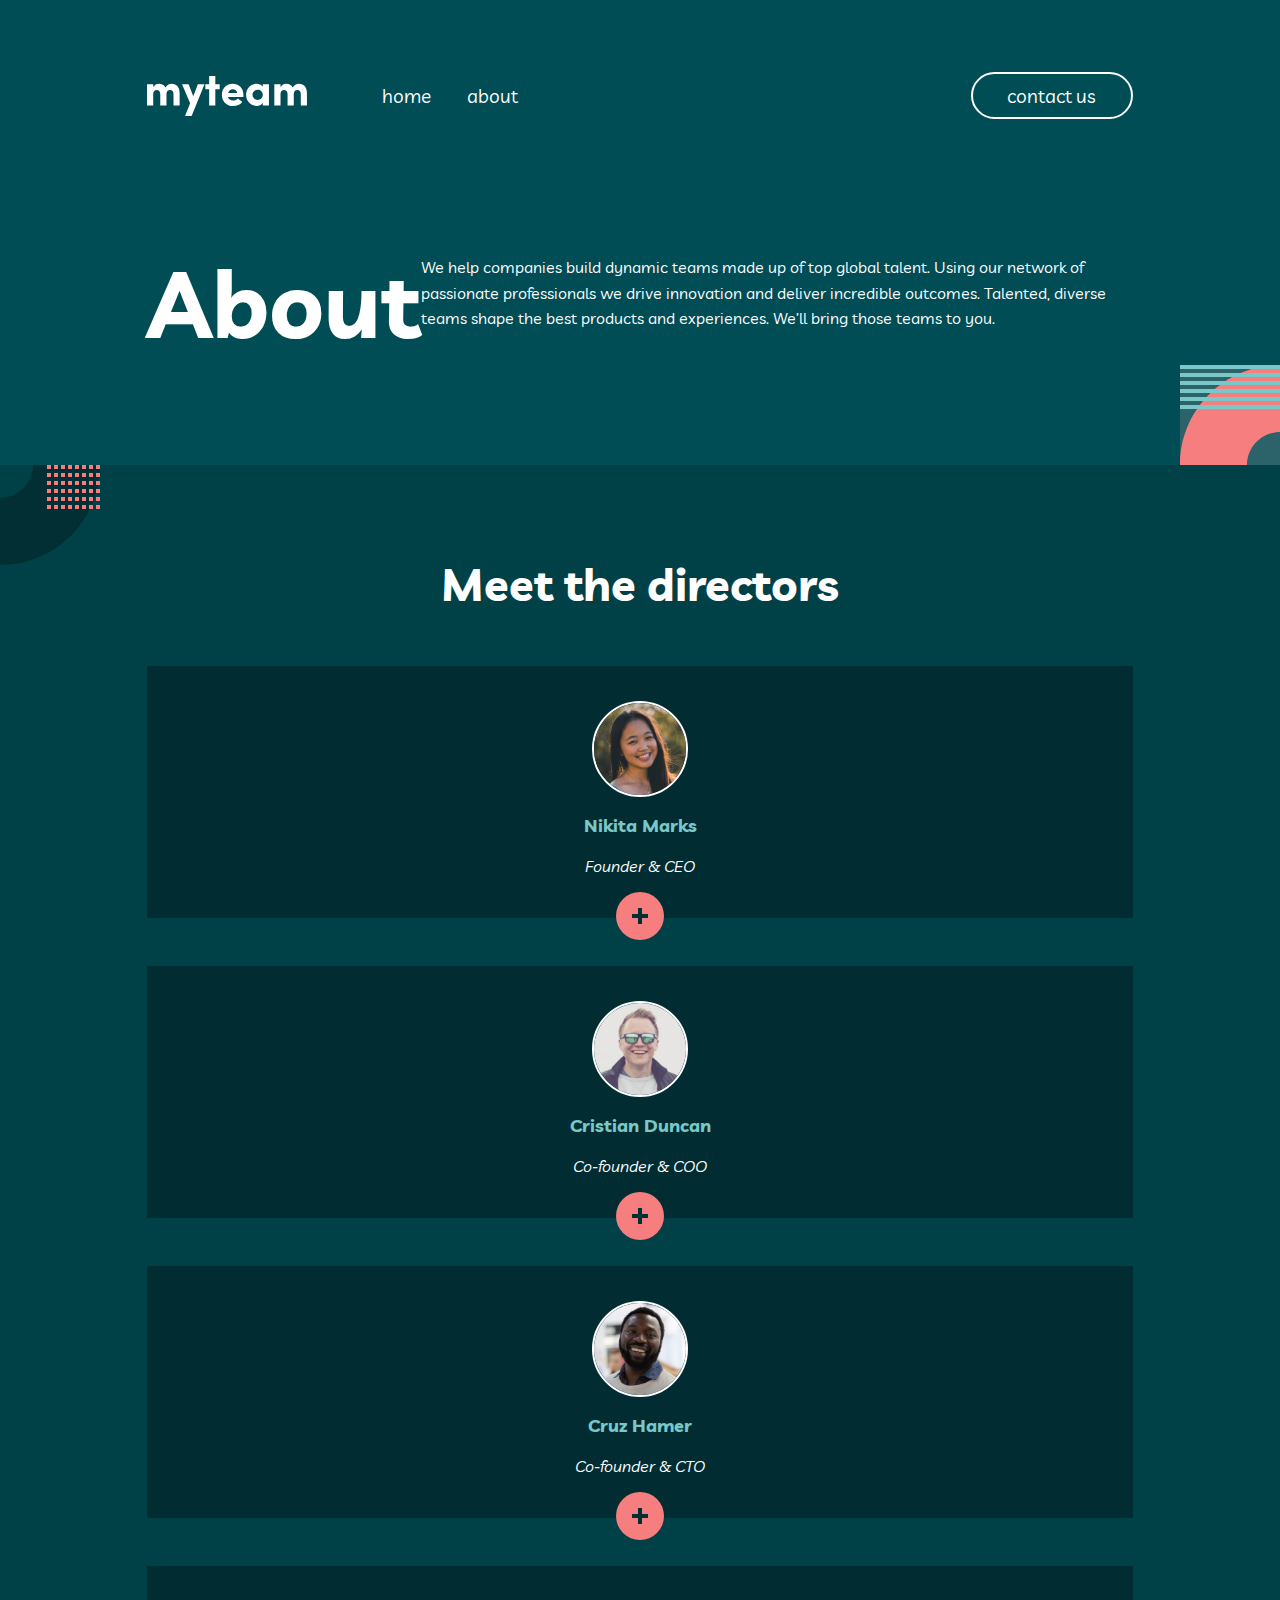
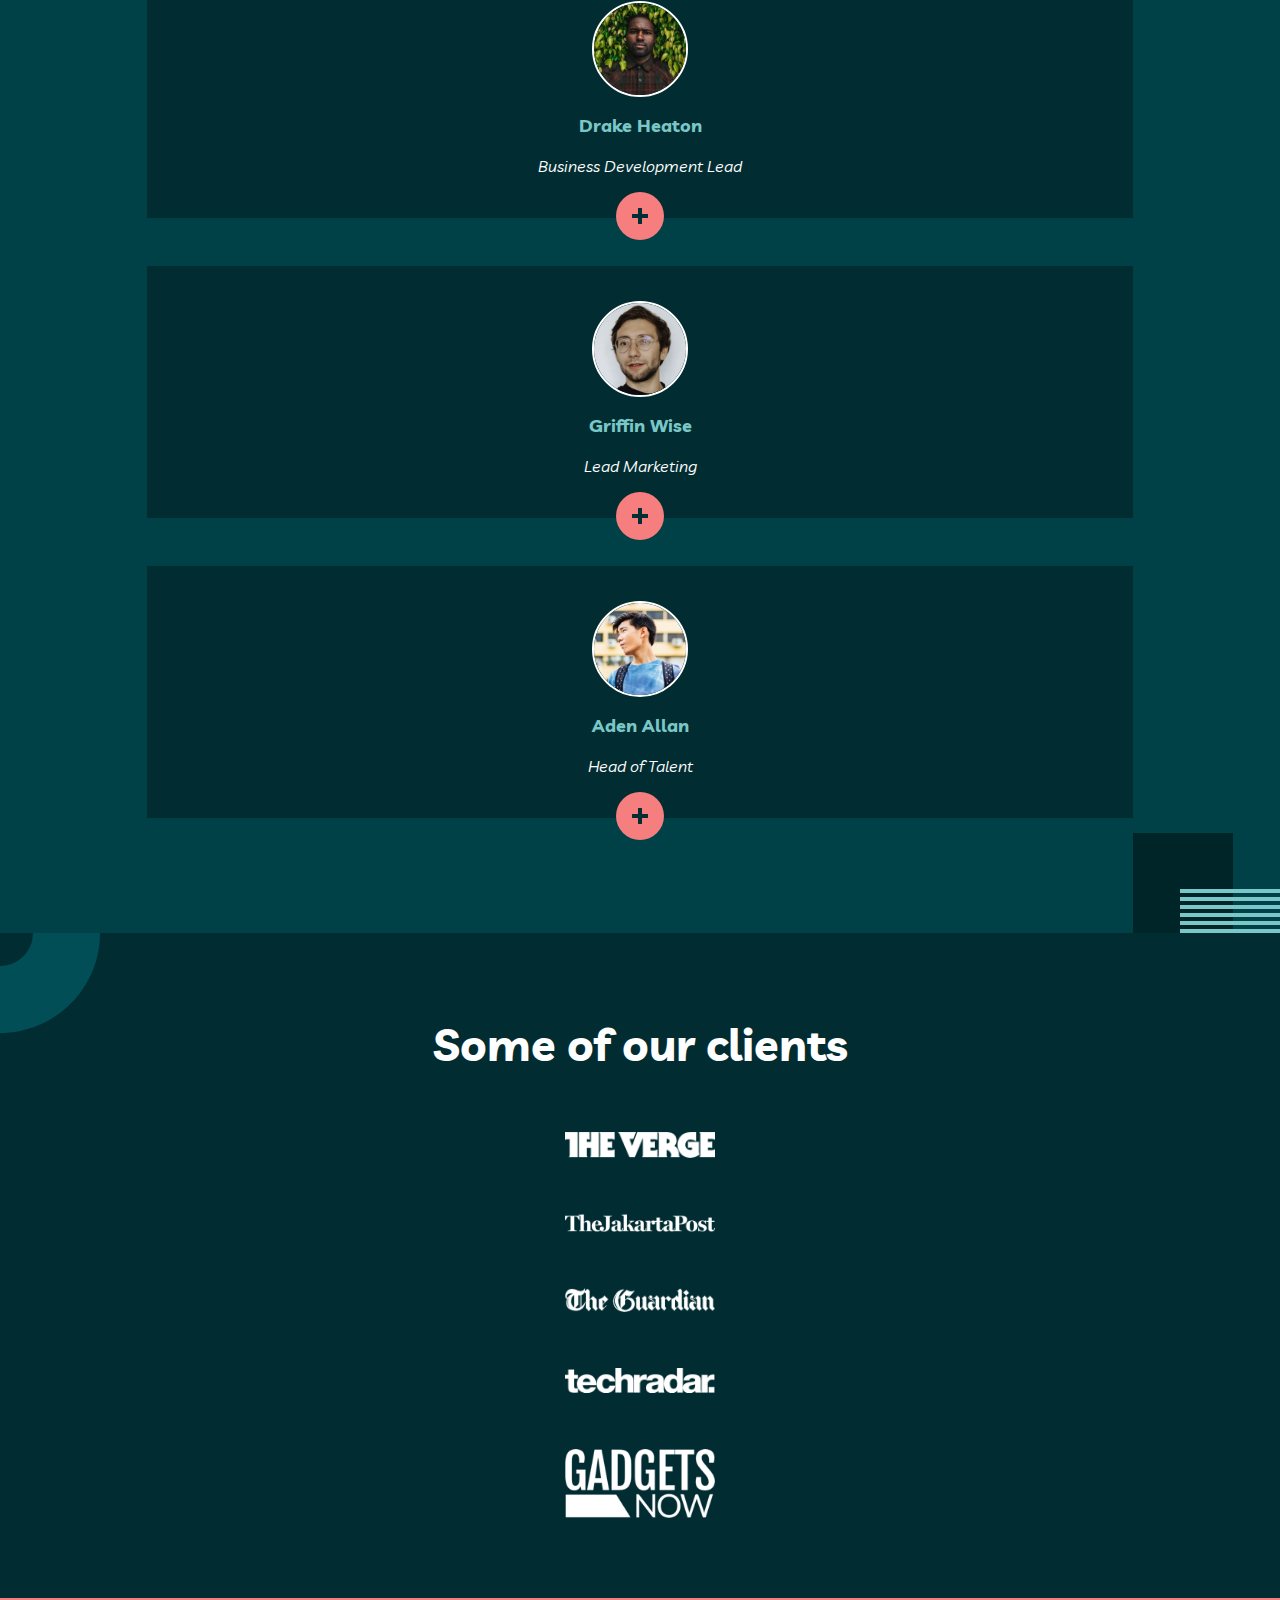
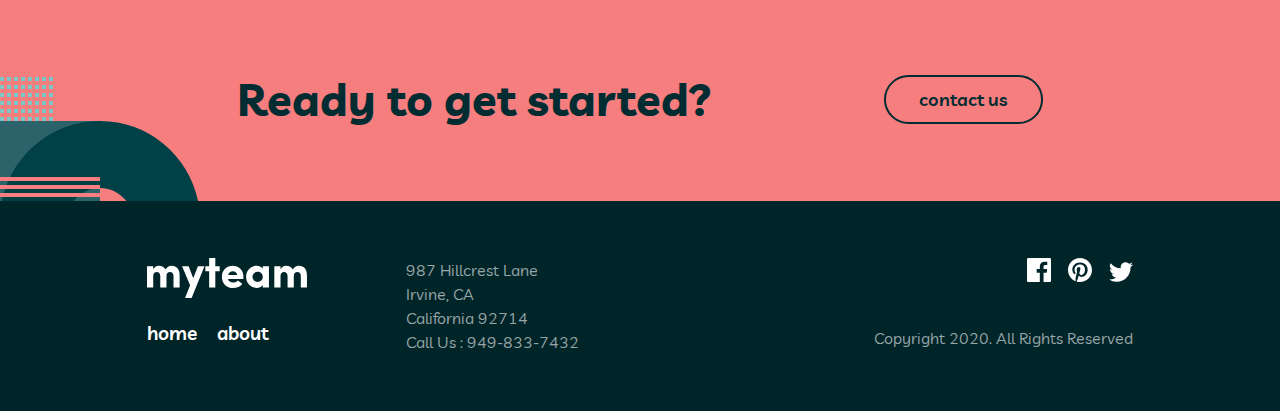
==== commit adee2ef8: "About mobile done" ====
--- a/about.html
+++ b/about.html
@@ -175,6 +175,14 @@
         <img src="./images/logo-gadgets-now.png" />
       </div>
     </div>
+
+
+    <div class="call-to-action">
+      <div class="container-2">
+      <h2>Ready to get started?</h2>
+      <button class="btn btn-standard btn-green">contact us</button>
+    </div>
+    </div>
   </main>
 
 
--- a/css/style.css
+++ b/css/style.css
@@ -339,7 +339,7 @@
 {
     background-color: var(--color-primary-2);
     color: var(--color-secondary-4);
-    padding: 5rem 5.6rem 7rem;
+    padding: 5rem 5.3rem 7rem;
 
     background-image: url(../images/bg-pattern-home-6-about-5.svg);
     background-repeat: no-repeat;
--- a/css/style-about.css
+++ b/css/style-about.css
@@ -35,8 +35,9 @@
 {
     background-color: var(--color-secondary-3);
     padding-top: 6rem;
-    background-image: url(../images/bg-pattern-about-2-contact-1.svg);
-    background-position: left -100px top -100px;
+    padding-bottom: 4.2rem;
+    background-image: url(../images/bg-pattern-about-2-contact-1.svg), url(../images/bg-pattern-home-4-about-3.svg);
+    background-position: left -100px top -100px, right bottom;
     background-repeat: no-repeat;
 }
 
@@ -136,3 +137,29 @@
     transition: opacity 250ms;
 }
 
+
+
+.block-clients 
+{
+    background-color: var(--color-secondary-4);
+    padding: 5.5em 0 1.5rem;
+
+    background-image: url(../images/bg-pattern-about-4.svg);
+    background-repeat: no-repeat;
+    background-position: -100px -100px;
+}
+
+
+.block-clients h2 
+{
+    margin-bottom: 4rem;
+}
+
+.block-clients img 
+{
+    display: block;
+    margin: 0 auto;
+    margin-bottom: 3.5rem;
+    max-width: 150px;
+}
+
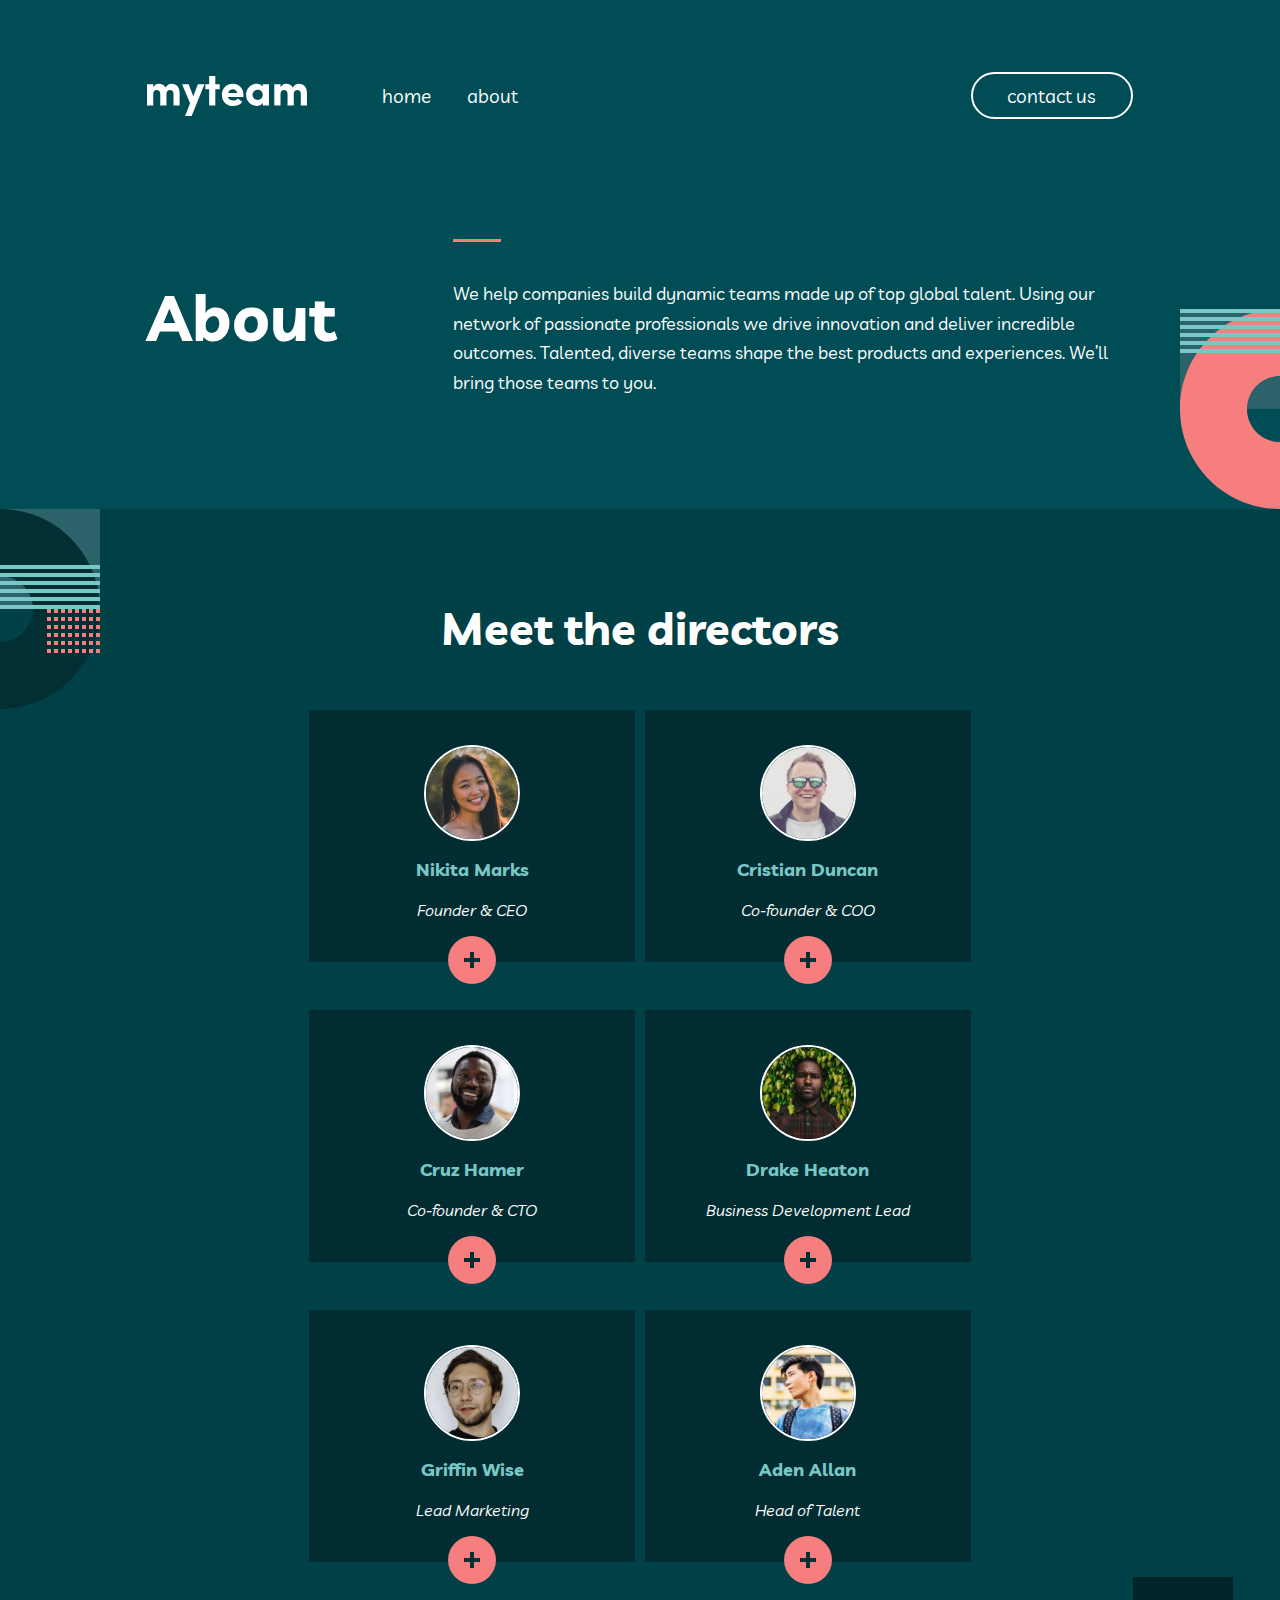
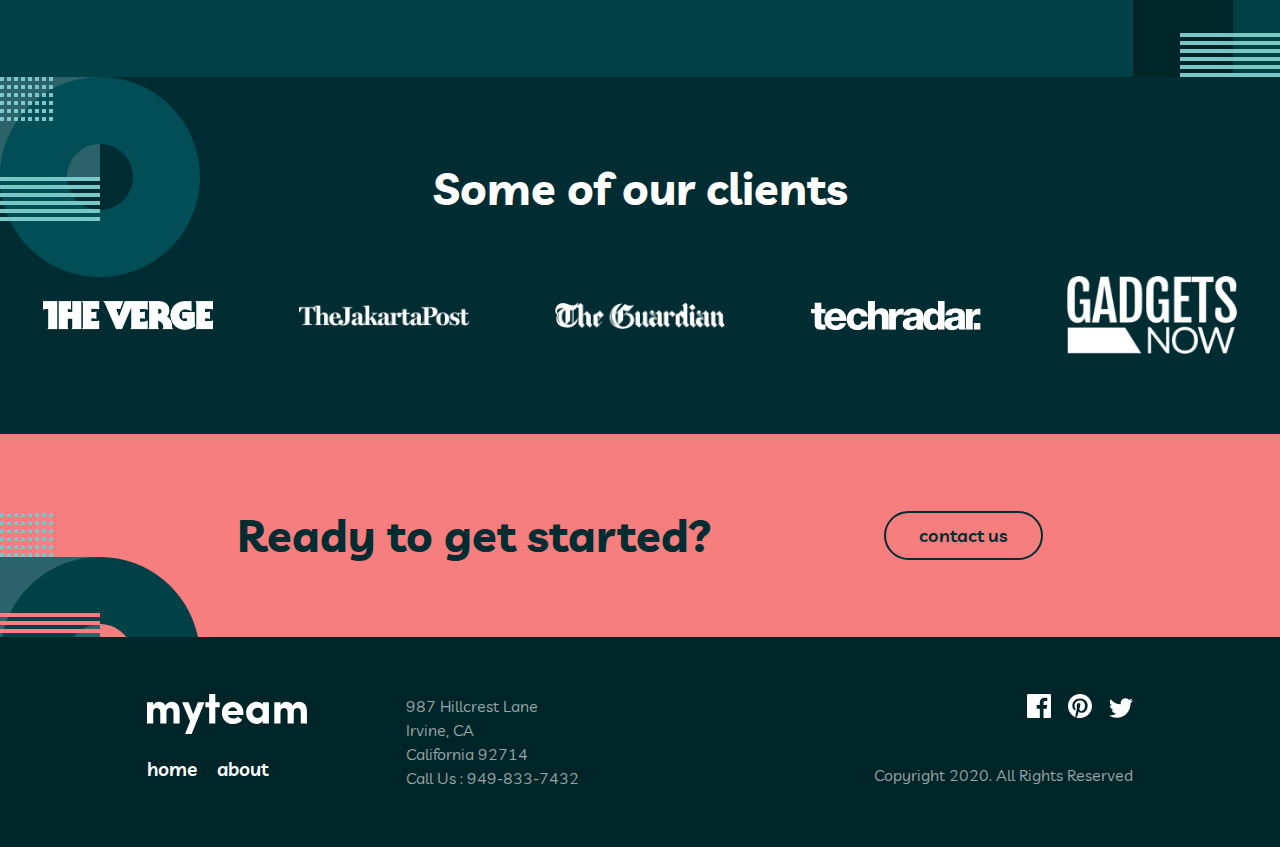
==== commit 4093ce9b: "About done" ====
--- a/about.html
+++ b/about.html
@@ -17,7 +17,7 @@
     <nav>
       <div class="nav-primary">
         <img src="images/logo.svg" alt="" class="logo"/>
-        <a href="#" class="only-desktop">home</a>
+        <a href="index.html" class="only-desktop">home</a>
         <a href="about.html" class="only-desktop">about</a>
       </div>
 
@@ -219,7 +219,7 @@
     <nav class="nav-mobile">
 
       <button class="close-btn"><img src="images/icon-close.svg" /></button>
-      <a href="#">home</a>
+      <a href="index.html">home</a>
       <a href="about.html">about</a>
       <a href="#" class="btn btn-white">contact us</a>
   
--- a/css/style.css
+++ b/css/style.css
@@ -522,7 +522,7 @@
     {
         max-width: 460px;
         margin: 0 auto;
-        padding: 4rem 0 15rem;
+        padding: 3rem 0 15rem;
     }
 
     h1 
--- a/css/style-about.css
+++ b/css/style-about.css
@@ -39,6 +39,17 @@
     background-image: url(../images/bg-pattern-about-2-contact-1.svg), url(../images/bg-pattern-home-4-about-3.svg);
     background-position: left -100px top -100px, right bottom;
     background-repeat: no-repeat;
+
+}
+
+
+.directors 
+{
+
+    display: grid;
+    grid-template-columns: repeat(auto-fit, minmax(280px, 326px));
+    justify-content: center;
+    column-gap: 0.6rem;
 }
 
 .block-directors h2 
@@ -63,6 +74,7 @@
 
     position: relative;
 
+    min-width: 280px;
     height: 252px;
 }
 
@@ -163,3 +175,85 @@
     max-width: 150px;
 }
 
+
+
+
+@media (min-width: 768px)
+{
+    .block-intro
+    {
+        background-position: right -100px bottom;
+    }
+
+
+    .block-directors 
+    {
+        background-position: left -100px top, right bottom;
+    }
+
+
+    .block-clients 
+    {
+        background-position: left top -100px;
+    }
+
+
+    .clients 
+    {
+        display: flex;
+        align-items: center;
+    }
+
+    .clients img 
+    {
+        max-width: 106px;
+    }
+    
+}
+
+
+@media (min-width: 1025px)
+{
+
+   .block-intro .container 
+   {
+       align-items: center;
+   }
+    
+    .block-intro h1 
+    {
+        font-size: 4rem;
+    }
+
+
+    .block-intro p
+    {
+        max-width: 680px;
+        font-size: 1.15rem;
+        position: relative;
+        padding-top: 2.5rem;
+    }
+
+    .block-intro p::before 
+    {
+        content: '';
+        position: absolute;
+        top: 0;
+        left: 0;
+        width: 3rem;
+        height: 0.2rem;
+        background-color: var(--color-primary-2);
+    }
+
+
+    .block-clients 
+    {
+        background-position: left top;
+    }
+
+
+    .clients img 
+    {
+        max-width: 170px;
+    }
+}